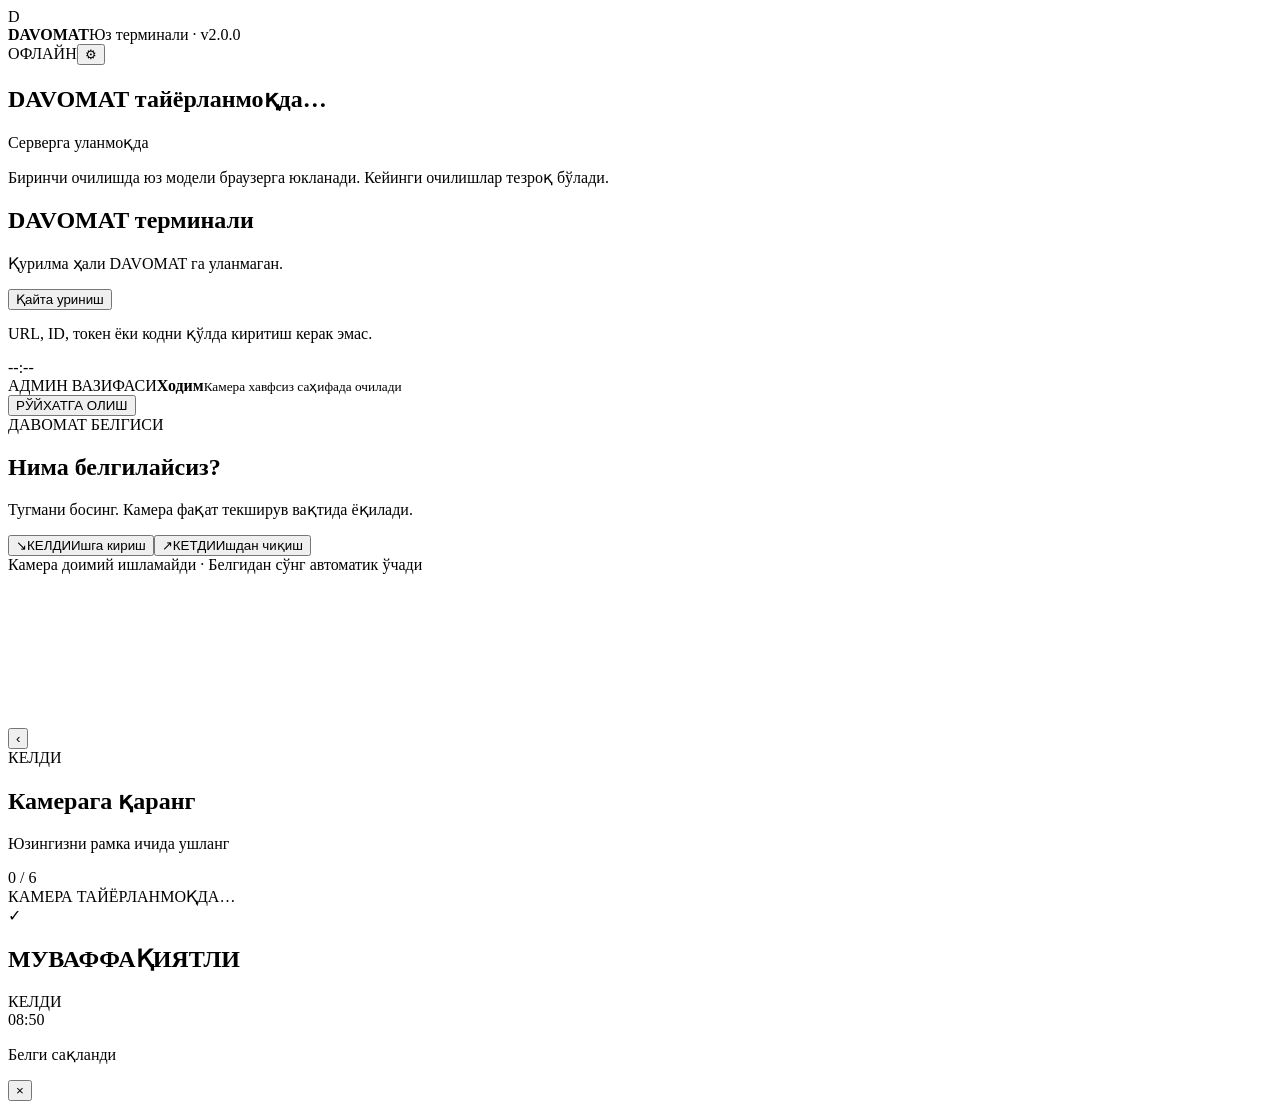
==== v2/index.html @ bc88fbda "Add isolated Supabase v2 preview: v2/index.html" ====
<!doctype html>
<html lang="uz-Cyrl">
<head>
  <meta charset="utf-8">
  <meta name="viewport" content="width=device-width,initial-scale=1,viewport-fit=cover,user-scalable=no">
  <meta name="theme-color" content="#07101e">
  <meta name="apple-mobile-web-app-capable" content="yes">
  <meta name="apple-mobile-web-app-status-bar-style" content="black-translucent">
  <meta http-equiv="Cache-Control" content="no-cache, no-store, must-revalidate">
  <title>DAVOMAT — Юз терминали</title>
  <link rel="preconnect" href="https://cdn.jsdelivr.net" crossorigin>
  <link rel="dns-prefetch" href="https://cdn.jsdelivr.net">
  <link rel="stylesheet" href="./assets/styles.css">
</head>
<body>
  <main class="terminal-shell">
    <header class="terminal-head">
      <div class="brand"><div class="brand-dot">D</div><div><strong>DAVOMAT</strong><span>Юз терминали · v2.0.0</span></div></div>
      <div class="head-right"><span id="netBadge" class="badge offline">ОФЛАЙН</span><button id="adminBtn" class="icon-btn" aria-label="Сервис">⚙</button></div>
    </header>
    <section id="loadingView" class="setup-card"><div class="loading-orb" aria-hidden="true"></div><h1 id="loadingTitle">DAVOMAT тайёрланмоқда…</h1><p id="loadingDetail">Серверга уланмоқда</p><p class="hint" style="margin-top:14px">Биринчи очилишда юз модели браузерга юкланади. Кейинги очилишлар тезроқ бўлади.</p></section>
    <section id="setupView" class="setup-card hidden"><h1>DAVOMAT терминали</h1><p>Қурилма ҳали DAVOMAT га уланмаган.</p><div id="setupError" class="error" style="margin:16px 0"></div><div id="setupDetail" class="hint"></div><button id="retrySetupBtn" class="primary-btn">Қайта уриниш</button><p class="hint" style="margin-top:14px">URL, ID, токен ёки кодни қўлда киритиш керак эмас.</p></section>
    <section id="idleView" class="idle-view hidden">
      <div class="idle-clock" id="idleClock">--:--</div><div class="idle-date" id="idleDate"></div>
      <div id="enrollBanner" class="enroll-banner hidden"><div><span class="eyebrow">АДМИН ВАЗИФАСИ</span><strong id="enrollBannerName">Ходим</strong><small>Камера хавфсиз саҳифада очилади</small></div><button id="startEnrollBtn" class="enroll-start-btn">РЎЙХАТГА ОЛИШ</button></div>
      <div class="idle-title"><span class="eyebrow">ДАВОМАТ БЕЛГИСИ</span><h1>Нима белгилайсиз?</h1><p>Тугмани босинг. Камера фақат текширув вақтида ёқилади.</p></div>
      <div class="action-grid"><button id="inBtn" class="action-card in-card"><span class="action-icon">↘</span><span class="action-title">КЕЛДИ</span><span class="action-sub">Ишга кириш</span></button><button id="outBtn" class="action-card out-card"><span class="action-icon">↗</span><span class="action-title">КЕТДИ</span><span class="action-sub">Ишдан чиқиш</span></button></div>
      <div class="privacy-note">Камера доимий ишламайди · Белгидан сўнг автоматик ўчади</div>
    </section>
    <section id="cameraView" class="camera-view hidden"><div class="camera-card"><video id="video" autoplay muted playsinline></video><canvas id="overlay"></canvas><div class="shade"></div><button id="cancelCameraBtn" class="camera-back" aria-label="Орқа">‹</button><div class="camera-top-status"><span id="modeBadge" class="mode-badge">КЕЛДИ</span><h1 id="instruction">Камерага қаранг</h1><p id="subInstruction">Юзингизни рамка ичида ушланг</p></div><div class="face-guide"><div id="faceScanner" class="face-scanner"><div id="scanTicks" class="scan-ticks" aria-hidden="true"></div><div class="face-oval"></div></div><div id="enrollCounter" class="enroll-counter hidden">0 / 6</div></div><div id="cameraStatus" class="camera-status">КАМЕРА ТАЙЁРЛАНМОҚДА…</div><div id="cameraTimeout" class="camera-timeout"></div></div></section>
    <section id="resultView" class="result-view hidden"><div id="resultIcon" class="result-icon">✓</div><h1 id="resultTitle">МУВАФФАҚИЯТЛИ</h1><h2 id="resultName"></h2><p id="resultPosition"></p><div id="resultType" class="result-type">КЕЛДИ</div><div id="resultTime" class="result-time">08:50</div><p id="resultNote">Белги сақланди</p></section>
  </main>
  <div id="modal" class="modal hidden"><div class="modal-card"><button id="modalClose" class="modal-x">×</button><div id="modalContent"></div></div></div><div id="toast" class="toast hidden"></div>
  <script src="./assets/terminal.js" defer></script>
  </body></html>
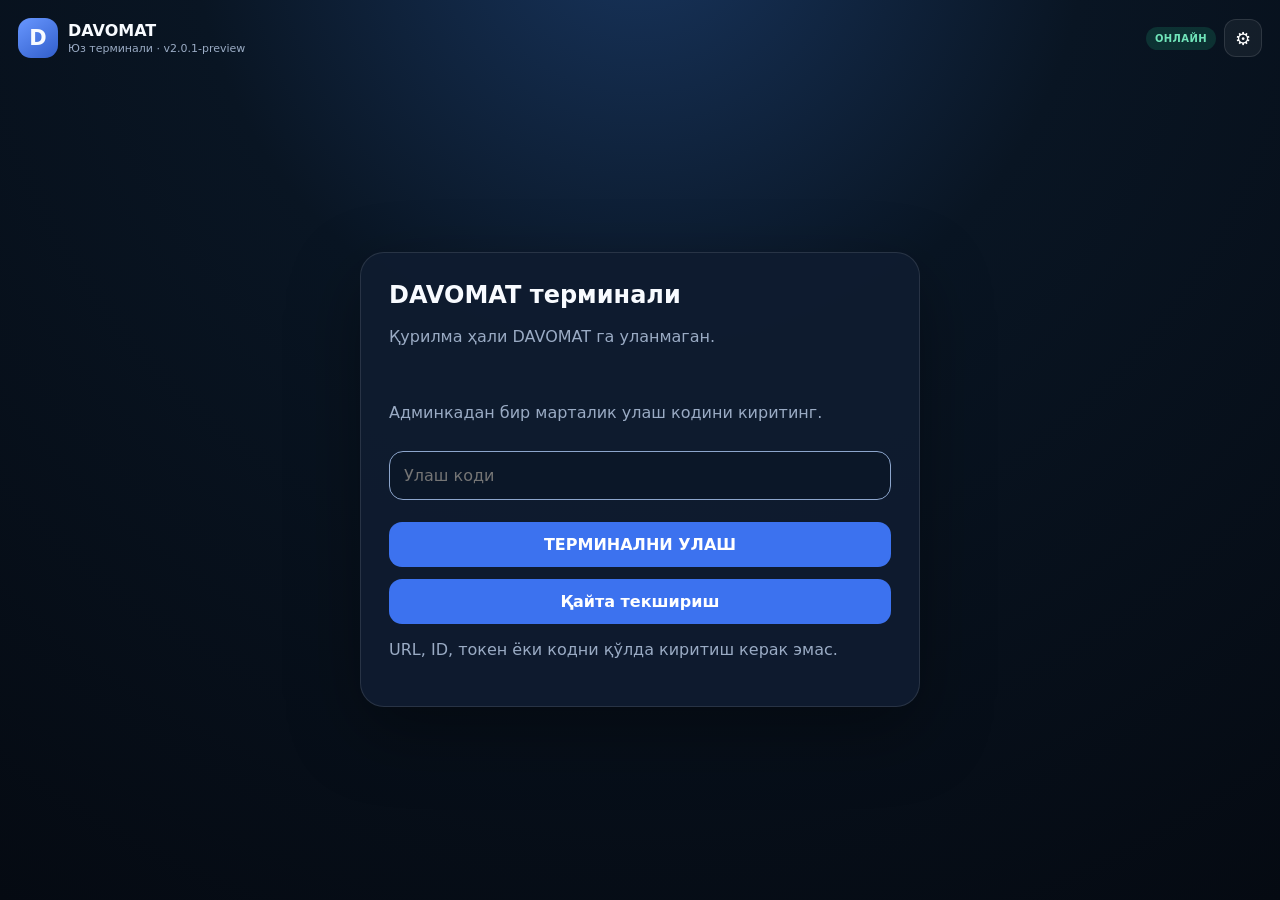
==== commit 4af83993: "Register isolated v2 service worker before terminal startup" ====
--- a/v2/index.html
+++ b/v2/index.html
@@ -31,5 +31,22 @@
     <section id="resultView" class="result-view hidden"><div id="resultIcon" class="result-icon">✓</div><h1 id="resultTitle">МУВАФФАҚИЯТЛИ</h1><h2 id="resultName"></h2><p id="resultPosition"></p><div id="resultType" class="result-type">КЕЛДИ</div><div id="resultTime" class="result-time">08:50</div><p id="resultNote">Белги сақланди</p></section>
   </main>
   <div id="modal" class="modal hidden"><div class="modal-card"><button id="modalClose" class="modal-x">×</button><div id="modalContent"></div></div></div><div id="toast" class="toast hidden"></div>
-  <script src="./assets/terminal.js" defer></script>
+  <script>
+(function(){
+  if(!("serviceWorker" in navigator)) return;
+  const key="davomat-v2-sw-2.0.2-reload";
+  navigator.serviceWorker.register("./sw-v2.js",{scope:"./"}).then(reg=>{
+    if(reg.waiting) reg.waiting.postMessage({type:"SKIP_WAITING"});
+    const controller=navigator.serviceWorker.controller;
+    if(!controller || !controller.scriptURL.includes("/v2/sw-v2.js")){
+      navigator.serviceWorker.addEventListener("controllerchange",()=>{
+        if(sessionStorage.getItem(key)) return;
+        sessionStorage.setItem(key,"1");
+        location.reload();
+      },{once:true});
+    }
+  }).catch(err=>console.error("V2_SW_REGISTER_FAILED",err));
+})();
+</script>
+<script src="./assets/terminal.js" defer></script>
   </body></html>
--- a/v2/assets/styles.css
+++ b/v2/assets/styles.css
@@ -0,0 +1,28 @@
+:root{
+  --bg:#06101d;--panel:#0d1a2d;--text:#f8fbff;--muted:#9aabc4;--blue:#5a86ff;--green:#20ca8e;--red:#ff6673;--amber:#f6b84b;--line:rgba(255,255,255,.11);
+}
+*{box-sizing:border-box}html,body{margin:0;min-height:100%;background:#050b14;color:var(--text);font-family:Inter,system-ui,-apple-system,"Segoe UI",Arial,sans-serif}body{min-height:100vh;overflow:hidden}.hidden{display:none!important}
+button,input{font:inherit}.terminal-shell{height:100vh;padding:14px;display:flex;flex-direction:column;background:radial-gradient(circle at 50% -10%,#18355e 0,#091523 38%,#050a12 100%)}
+.terminal-head{height:58px;display:flex;justify-content:space-between;align-items:center;padding:0 4px 10px;flex:0 0 auto}.brand{display:flex;align-items:center;gap:10px}.brand-dot{width:40px;height:40px;border-radius:13px;display:grid;place-items:center;background:linear-gradient(145deg,#6897ff,#315ecb);font-weight:900;font-size:21px}.brand strong,.brand span{display:block}.brand span{font-size:11px;color:var(--muted);margin-top:2px}.head-right{display:flex;align-items:center;gap:8px}.badge{padding:6px 9px;border-radius:999px;font-size:10px;font-weight:900;letter-spacing:.4px}.badge.online{background:rgba(32,202,142,.16);color:#70e4b9}.badge.offline{background:rgba(255,102,115,.16);color:#ff9ca5}.icon-btn{width:38px;height:38px;border-radius:12px;border:1px solid var(--line);background:rgba(255,255,255,.05);color:#fff;font-size:18px;cursor:pointer}
+
+.setup-card{width:min(560px,96vw);margin:auto;background:rgba(15,28,48,.95);border:1px solid var(--line);border-radius:24px;padding:28px;box-shadow:0 25px 70px rgba(0,0,0,.35)}.setup-card h1{margin:0 0 8px}.setup-card p{color:var(--muted);line-height:1.5}.setup-card label,.modal-card label{display:block;color:var(--muted);font-size:13px;margin-top:13px}.setup-card input,.modal-card input{width:100%;margin-top:6px;background:#0b1728;color:#fff;border:1px solid var(--line);border-radius:12px;padding:12px;outline:none}.primary-btn,.secondary-btn{width:100%;margin-top:12px;border-radius:13px;padding:13px;color:#fff;font-weight:900;cursor:pointer}.primary-btn{border:0;background:#3c72ef}.secondary-btn{border:1px solid var(--line);background:#182741}.error{color:#ff91a0;margin-top:10px;min-height:20px}
+
+.idle-view{flex:1;min-height:0;display:flex;flex-direction:column;align-items:center;justify-content:center;padding:18px 22px 26px;position:relative}.idle-clock{font-size:clamp(54px,9vw,96px);font-weight:950;line-height:.9;letter-spacing:-4px}.idle-date{margin-top:10px;color:#c4d2e6;font-size:16px}.idle-title{text-align:center;margin-top:34px}.eyebrow{display:block;font-size:11px;font-weight:900;letter-spacing:1.5px;color:#7ba2ff;margin-bottom:8px}.idle-title h1{font-size:clamp(28px,4vw,44px);margin:0}.idle-title p{margin:8px 0 0;color:var(--muted);font-size:15px}.action-grid{width:min(850px,92vw);display:grid;grid-template-columns:1fr 1fr;gap:18px;margin-top:28px}.action-card{min-height:190px;border:1px solid var(--line);border-radius:30px;color:#fff;cursor:pointer;display:flex;flex-direction:column;align-items:center;justify-content:center;box-shadow:0 22px 60px rgba(0,0,0,.2);transition:transform .12s ease,filter .12s ease}.action-card:active{transform:scale(.985)}.in-card{background:linear-gradient(155deg,#0c7d5a,#1dbd84)}.out-card{background:linear-gradient(155deg,#2d5ec7,#5985ff)}.action-icon{font-size:45px;line-height:1;margin-bottom:10px}.action-title{font-size:clamp(34px,5vw,52px);font-weight:950;letter-spacing:.3px}.action-sub{font-size:14px;opacity:.85;margin-top:6px}.privacy-note{margin-top:22px;color:#7f91ab;font-size:12px}.enroll-banner{width:min(850px,92vw);display:flex;align-items:center;justify-content:space-between;gap:16px;border:1px solid rgba(246,184,75,.34);background:linear-gradient(140deg,rgba(246,184,75,.15),rgba(56,80,125,.22));border-radius:20px;padding:15px 17px;margin-top:10px}.enroll-banner strong,.enroll-banner small{display:block}.enroll-banner strong{font-size:19px}.enroll-banner small{margin-top:4px;color:#c7d3e5}.enroll-start-btn{border:0;border-radius:14px;padding:13px 18px;background:#f2b84d;color:#251705;font-weight:950;cursor:pointer;white-space:nowrap}
+
+.camera-view{flex:1;min-height:0}.camera-card{position:relative;width:100%;height:100%;overflow:hidden;border-radius:30px;background:#02060b;border:1px solid var(--line);box-shadow:0 24px 80px rgba(0,0,0,.38)}#video,#overlay{position:absolute;inset:0;width:100%;height:100%;object-fit:cover;transform:scaleX(-1)}#overlay{pointer-events:none}.shade{position:absolute;inset:0;background:radial-gradient(ellipse at center,transparent 0 25%,rgba(2,8,16,.02) 32%,rgba(2,8,16,.30) 60%,rgba(2,8,16,.76) 100%);pointer-events:none}.camera-back{position:absolute;left:18px;top:18px;z-index:4;width:48px;height:48px;border-radius:50%;border:1px solid rgba(255,255,255,.14);background:rgba(3,10,20,.56);backdrop-filter:blur(10px);color:#fff;font-size:34px;line-height:1;cursor:pointer}.camera-top-status{position:absolute;z-index:4;top:18px;left:50%;transform:translateX(-50%);width:min(780px,76vw);text-align:center;text-shadow:0 2px 16px rgba(0,0,0,.7)}.mode-badge{display:inline-block;border-radius:999px;padding:7px 12px;background:rgba(79,130,255,.23);border:1px solid rgba(125,163,255,.30);font-size:11px;font-weight:950;letter-spacing:1px}.camera-top-status h1{font-size:clamp(26px,4vw,40px);margin:10px 0 4px}.camera-top-status p{font-size:15px;margin:0;color:#d9e4f2}.face-guide{position:absolute;inset:0;display:grid;place-items:center;pointer-events:none}.face-scanner{width:min(47vh,360px);aspect-ratio:.78;position:relative}.face-oval{position:absolute;inset:14px;border-radius:50%;border:2px solid rgba(255,255,255,.54);box-shadow:0 0 45px rgba(90,134,255,.24),inset 0 0 35px rgba(255,255,255,.02)}.scan-ticks{position:absolute;inset:-6px}.scan-tick{position:absolute;left:50%;top:50%;width:4px;height:18px;border-radius:3px;background:rgba(255,255,255,.30);transform-origin:2px calc(var(--radius) * -1);transition:background .16s,box-shadow .16s,transform .16s}.scan-tick.done{background:#66efbc;box-shadow:0 0 12px rgba(102,239,188,.78)}.scan-tick.active{background:#fff;box-shadow:0 0 12px rgba(255,255,255,.75)}.face-scanner.recognizing .face-oval{border-color:#79a0ff;box-shadow:0 0 52px rgba(90,134,255,.48)}.face-scanner.enrolling .face-oval{border-color:rgba(102,239,188,.68);box-shadow:0 0 52px rgba(32,202,142,.42)}.enroll-counter{position:absolute;left:50%;top:calc(50% + min(26vh,215px));transform:translate(-50%,0);padding:7px 12px;border-radius:999px;background:rgba(4,12,23,.55);backdrop-filter:blur(10px);font-size:12px;font-weight:900}.camera-status{position:absolute;left:50%;bottom:20px;transform:translateX(-50%);background:rgba(4,12,23,.60);backdrop-filter:blur(10px);padding:8px 12px;border-radius:999px;font-size:10px;color:#d9e6fa;z-index:4}.camera-timeout{position:absolute;right:18px;bottom:20px;color:#9fb0c8;font-size:11px;z-index:4}
+
+.result-view{flex:1;display:grid;place-items:center;align-content:center;text-align:center}.result-icon{width:100px;height:100px;border-radius:50%;display:grid;place-items:center;background:rgba(32,202,142,.16);color:#5de5b4;border:2px solid rgba(93,229,180,.32);font-size:58px;font-weight:900}.result-view h1{font-size:34px;margin:20px 0 8px}.result-view h2{font-size:31px;margin:0}.result-view p{color:var(--muted);font-size:17px}.result-type{font-size:52px;font-weight:950;color:#77a4ff;margin-top:23px}.result-time{font-size:72px;font-weight:950;letter-spacing:-3px}
+
+.modal{position:fixed;inset:0;background:rgba(0,0,0,.7);display:grid;place-items:center;padding:18px;z-index:20}.modal-card{position:relative;width:min(520px,96vw);max-height:92vh;overflow:auto;background:#111e33;border:1px solid var(--line);border-radius:22px;padding:24px}.modal-card h2{margin:0 0 10px}.modal-card p{color:var(--muted);line-height:1.5}.modal-x{position:absolute;right:12px;top:8px;border:0;background:transparent;color:#94a7c3;font-size:30px;cursor:pointer}.toast{position:fixed;bottom:22px;left:50%;transform:translateX(-50%);background:#17253d;border:1px solid var(--line);padding:11px 15px;border-radius:12px;z-index:30;box-shadow:0 14px 40px rgba(0,0,0,.35)}.service-grid{display:grid;gap:8px}.service-stat{display:flex;justify-content:space-between;padding:9px 0;border-bottom:1px solid var(--line)}
+
+@media(max-width:720px){.terminal-shell{padding:8px}.terminal-head{height:52px}.brand span{display:none}.idle-view{padding:8px 12px 18px;justify-content:flex-start}.idle-clock{margin-top:5vh}.idle-title{margin-top:28px}.action-grid{grid-template-columns:1fr;gap:12px;margin-top:22px}.action-card{min-height:128px;border-radius:24px}.action-icon{font-size:34px;margin-bottom:3px}.action-title{font-size:34px}.enroll-banner{flex-direction:column;align-items:stretch;text-align:center}.enroll-start-btn{width:100%}.camera-card{border-radius:22px}.camera-top-status{top:14px;width:78vw}.camera-top-status h1{font-size:26px}.camera-top-status p{font-size:13px}.camera-back{width:42px;height:42px;left:12px;top:12px}.face-scanner{width:min(43vh,68vw)}.enroll-counter{top:calc(50% + min(24vh,190px))}.result-type{font-size:42px}.result-time{font-size:62px}}
+@media(max-height:650px){.idle-clock{font-size:52px}.idle-title{margin-top:16px}.action-card{min-height:110px}.action-grid{margin-top:16px}.privacy-note{margin-top:12px}.face-scanner{width:min(55vh,320px)}}
+
+/* v0.6 Face-ID style enrollment: eyes stay on the upper instruction and face only */
+.camera-card.enroll-mode .shade{background:radial-gradient(ellipse 31% 43% at 50% 51%,transparent 0 79%,rgba(1,6,13,.76) 81%,rgba(1,6,13,.97) 100%)}
+.camera-card.enroll-mode .camera-status,.camera-card.enroll-mode .camera-timeout{display:none}
+.camera-card.enroll-mode .camera-top-status{top:16px}
+.camera-card.enroll-mode .camera-top-status h1{margin-top:8px}
+.camera-card.enroll-mode .enroll-counter{top:116px;bottom:auto;z-index:5;background:rgba(4,12,23,.72)}
+.camera-card.enroll-mode .face-oval{border-color:rgba(255,255,255,.34);box-shadow:0 0 50px rgba(32,202,142,.18)}
+@media(max-width:720px){.camera-card.enroll-mode .enroll-counter{top:104px}.camera-card.enroll-mode .camera-top-status{top:10px}}
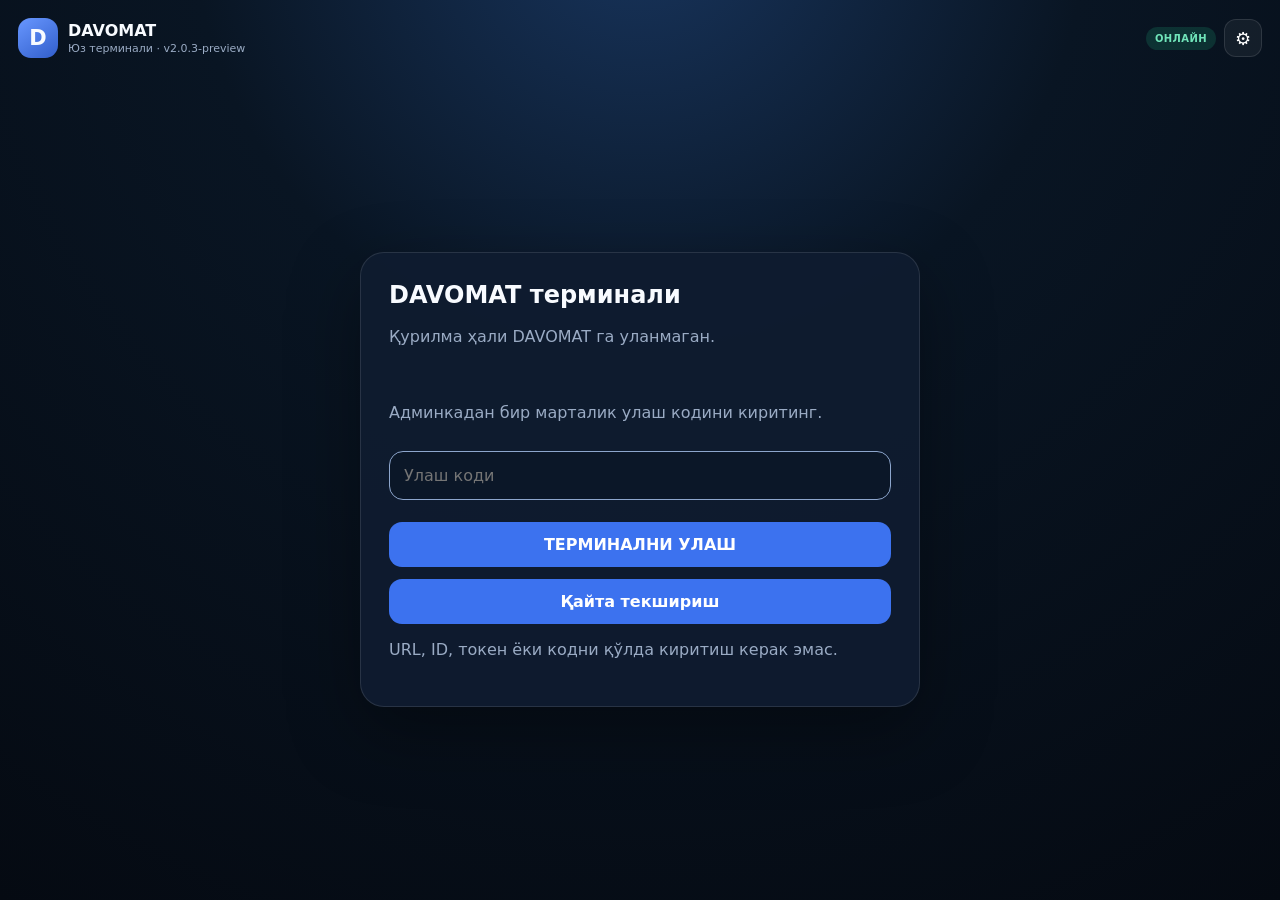
==== commit b5ee2f71: "Force DAVOMAT v2.0.3 assets and service worker refresh" ====
--- a/v2/index.html
+++ b/v2/index.html
@@ -34,8 +34,8 @@
   <script>
 (function(){
   if(!("serviceWorker" in navigator)) return;
-  const key="davomat-v2-sw-2.0.2-reload";
-  navigator.serviceWorker.register("./sw-v2.js",{scope:"./"}).then(reg=>{
+  const key="davomat-v2-sw-2.0.3-reload";
+  navigator.serviceWorker.register("./sw-v2.js?v=2.0.3",{scope:"./",updateViaCache:"none"}).then(reg=>{
     if(reg.waiting) reg.waiting.postMessage({type:"SKIP_WAITING"});
     const controller=navigator.serviceWorker.controller;
     if(!controller || !controller.scriptURL.includes("/v2/sw-v2.js")){
@@ -48,5 +48,5 @@
   }).catch(err=>console.error("V2_SW_REGISTER_FAILED",err));
 })();
 </script>
-<script src="./assets/terminal.js" defer></script>
+<script src="./assets/terminal.js?v=2.0.3" defer></script>
   </body></html>
